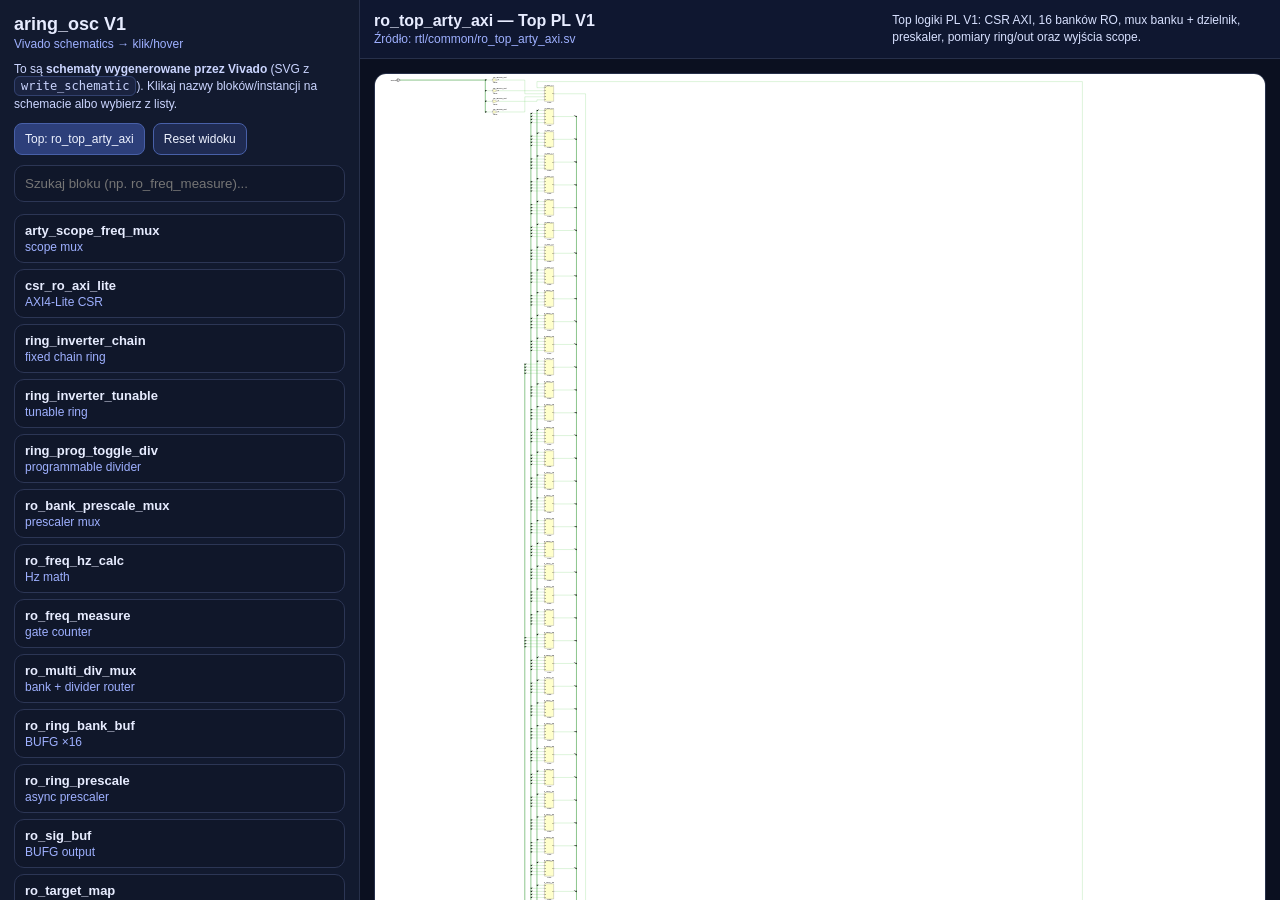
==== docs/vivado_schematics/index.html @ bc5a912d "docs: add Vivado schematic SVG viewer and BD PDF mapper" ====
<!doctype html>
<html lang="pl">
<head>
  <meta charset="UTF-8" />
  <meta name="viewport" content="width=device-width, initial-scale=1.0" />
  <title>aring_osc — Vivado schematics (interaktywne)</title>
  <link rel="stylesheet" href="./style.css" />
</head>
<body>
  <aside class="sidebar">
    <div class="brand">
      <div class="title">aring_osc V1</div>
      <div class="subtitle">Vivado schematics → klik/hover</div>
    </div>

    <div class="hint">
      To są <strong>schematy wygenerowane przez Vivado</strong> (SVG z <code>write_schematic</code>).
      Klikaj nazwy bloków/instancji na schemacie albo wybierz z listy.
    </div>

    <div class="controls">
      <button id="btnTop">Top: ro_top_arty_axi</button>
      <button id="btnReset" class="secondary">Reset widoku</button>
    </div>

    <div class="search">
      <input id="q" type="search" placeholder="Szukaj bloku (np. ro_freq_measure)..." />
    </div>

    <div id="list" class="list"></div>
  </aside>

  <main class="main">
    <div class="meta">
      <div>
        <div id="mTitle" class="mTitle"></div>
        <div id="mFile" class="mFile"></div>
      </div>
      <div id="mDesc" class="mDesc"></div>
    </div>

    <div class="stage">
      <div id="svgWrap" class="svgWrap"></div>
      <div id="tooltip" class="tooltip" style="display:none;"></div>
    </div>
  </main>

  <script src="./data.js"></script>
  <script src="./viewer.js"></script>
</body>
</html>
---- docs/vivado_schematics/style.css ----
/* Simple Vivado-like dark viewer */
:root { color-scheme: dark; }
body {
  margin: 0;
  font-family: Inter, Segoe UI, Arial, sans-serif;
  background: #0b1020;
  color: #e7ecff;
  height: 100vh;
  display: grid;
  grid-template-columns: 360px 1fr;
}

.sidebar {
  border-right: 1px solid #27304a;
  background: #121a2f;
  padding: 14px;
  overflow: auto;
}
.brand .title { font-size: 18px; font-weight: 700; }
.brand .subtitle { font-size: 12px; color: #9eb0ff; margin-top: 2px; }
.hint { margin-top: 10px; font-size: 12px; color: #cbd5ff; line-height: 1.45; }
code { background:#1a2340; border:1px solid #32416e; padding:2px 6px; border-radius:6px; }

.controls { display:flex; gap:8px; margin-top: 10px; flex-wrap:wrap; }
button {
  background: #2d3f7a;
  color: #eef2ff;
  border: 1px solid #4860a8;
  border-radius: 8px;
  padding: 8px 10px;
  cursor: pointer;
  font-size: 12px;
}
button:hover { background:#39539a; }
button.secondary { background:#1f2b52; }

.search { margin-top: 10px; }
input[type="search"]{
  width:100%;
  padding:10px 10px;
  border-radius:10px;
  border:1px solid #2c3655;
  background:#10172a;
  color:#e7ecff;
  outline:none;
}

.list { margin-top: 12px; display:flex; flex-direction:column; gap:6px; }
.item {
  padding: 8px 10px;
  background:#10172a;
  border:1px solid #2c3655;
  border-radius: 10px;
  cursor: pointer;
}
.item:hover { border-color:#7ea0ff; }
.item .name { font-size: 13px; font-weight: 600; }
.item .sub { font-size: 12px; color:#9eb0ff; margin-top:2px; }
.item.active { outline: 2px solid #7ea0ff; }

.main { overflow: hidden; display:grid; grid-template-rows: auto 1fr; }
.meta {
  border-bottom: 1px solid #27304a;
  padding: 12px 14px;
  background: #0f1730;
  display:flex;
  justify-content: space-between;
  gap: 14px;
  align-items: start;
}
.mTitle { font-size: 16px; font-weight: 700; }
.mFile { font-size: 12px; color: #9eb0ff; margin-top: 2px; }
.mDesc { font-size: 12px; line-height: 1.4; color:#d8e1ff; max-width: 56ch; }

.stage { position: relative; overflow: auto; }
.svgWrap { padding: 14px; min-height: 100%; }
.svgWrap svg { background: #0b1020; border:1px solid #27304a; border-radius: 12px; }

.tooltip {
  position: absolute;
  background: #10172a;
  border: 1px solid #4860a8;
  border-radius: 10px;
  padding: 8px 10px;
  font-size: 12px;
  max-width: 380px;
  pointer-events: none;
  box-shadow: 0 8px 24px rgba(0,0,0,.35);
}
.tooltip .t { font-weight: 700; margin-bottom: 3px; }
.tooltip .d { color: #cbd5ff; line-height: 1.35; }
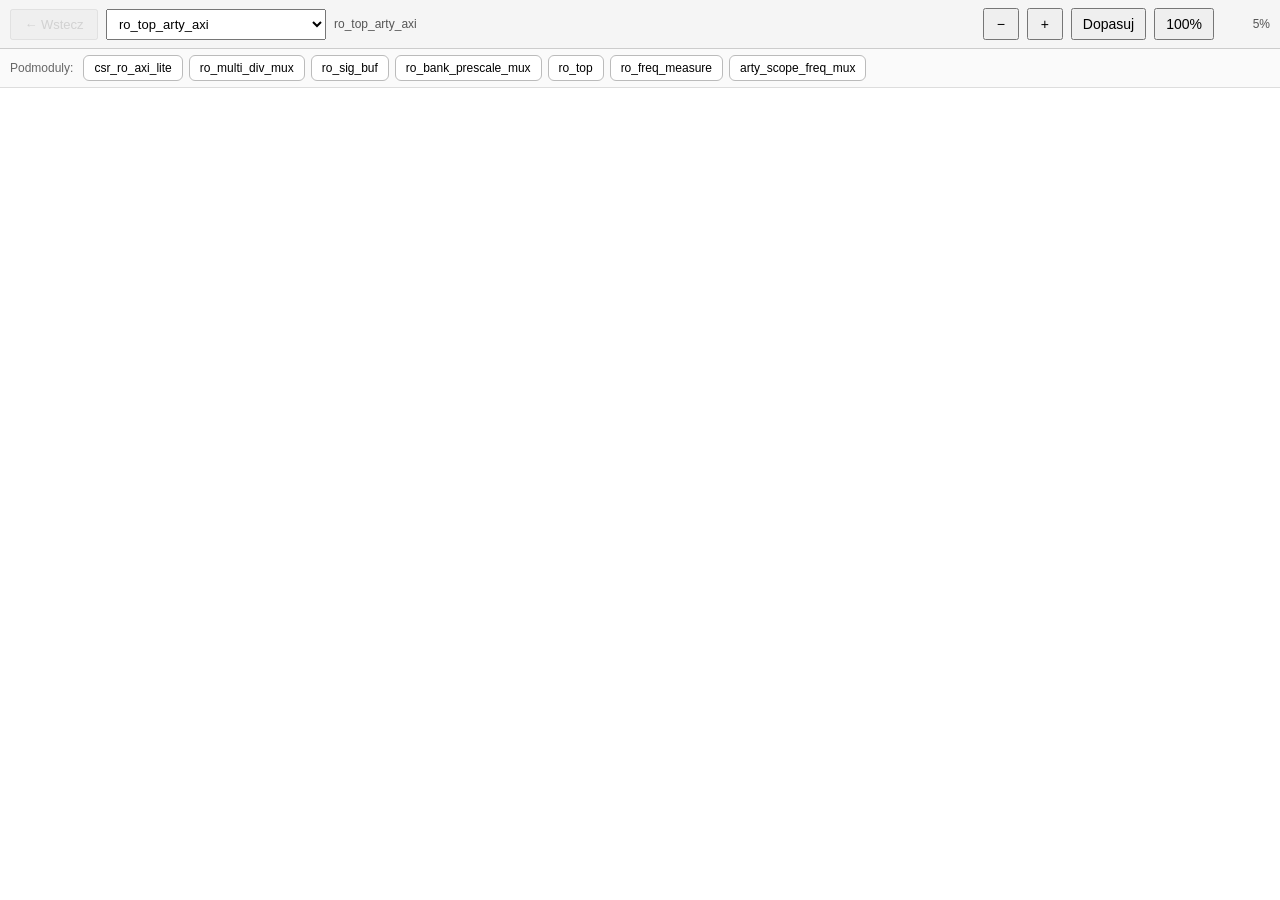
==== commit ad26727d: "fix: klik w niebieskie bloki Vivado otwiera podmodul" ====
--- a/docs/vivado_schematics/index.html
+++ b/docs/vivado_schematics/index.html
@@ -3,50 +3,34 @@
 <head>
   <meta charset="UTF-8" />
   <meta name="viewport" content="width=device-width, initial-scale=1.0" />
-  <title>aring_osc — Vivado schematics (interaktywne)</title>
+  <title>aring_osc — schematy Vivado (SVG)</title>
   <link rel="stylesheet" href="./style.css" />
 </head>
 <body>
-  <aside class="sidebar">
-    <div class="brand">
-      <div class="title">aring_osc V1</div>
-      <div class="subtitle">Vivado schematics → klik/hover</div>
+  <header class="bar">
+    <button id="back" class="back" disabled title="Wroc do poprzedniego poziomu">&#8592; Wstecz</button>
+    <select id="sel" title="Schemat"></select>
+    <span id="crumbs" class="crumbs"></span>
+    <div class="spacer"></div>
+    <button id="zoomOut" title="Pomniejsz">−</button>
+    <button id="zoomIn" title="Powieksz">+</button>
+    <button id="fit" title="Dopasuj do okna">Dopasuj</button>
+    <button id="reset" title="100%">100%</button>
+    <span id="zoomLbl" class="zoomLbl">100%</span>
+  </header>
+
+  <div id="children" class="children" hidden></div>
+
+  <div id="viewport" class="viewport">
+    <div id="canvas" class="canvas">
+      <div id="svgHost"></div>
     </div>
+  </div>
 
-    <div class="hint">
-      To są <strong>schematy wygenerowane przez Vivado</strong> (SVG z <code>write_schematic</code>).
-      Klikaj nazwy bloków/instancji na schemacie albo wybierz z listy.
-    </div>
+  <div id="tip" class="tip" hidden></div>
 
-    <div class="controls">
-      <button id="btnTop">Top: ro_top_arty_axi</button>
-      <button id="btnReset" class="secondary">Reset widoku</button>
-    </div>
-
-    <div class="search">
-      <input id="q" type="search" placeholder="Szukaj bloku (np. ro_freq_measure)..." />
-    </div>
-
-    <div id="list" class="list"></div>
-  </aside>
-
-  <main class="main">
-    <div class="meta">
-      <div>
-        <div id="mTitle" class="mTitle"></div>
-        <div id="mFile" class="mFile"></div>
-      </div>
-      <div id="mDesc" class="mDesc"></div>
-    </div>
-
-    <div class="stage">
-      <div id="svgWrap" class="svgWrap"></div>
-      <div id="tooltip" class="tooltip" style="display:none;"></div>
-    </div>
-  </main>
-
+  <script src="./svg-bundle.js"></script>
   <script src="./data.js"></script>
   <script src="./viewer.js"></script>
 </body>
 </html>
-
--- a/docs/vivado_schematics/style.css
+++ b/docs/vivado_schematics/style.css
@@ -1,92 +1,119 @@
-/* Simple Vivado-like dark viewer */
-:root { color-scheme: dark; }
+* { box-sizing: border-box; }
+html, body {
+  margin: 0;
+  height: 100%;
+  font-family: Segoe UI, Arial, sans-serif;
+  background: #e8e8e8;
+  overflow: hidden;
+}
 body {
-  margin: 0;
-  font-family: Inter, Segoe UI, Arial, sans-serif;
-  background: #0b1020;
-  color: #e7ecff;
-  height: 100vh;
-  display: grid;
-  grid-template-columns: 360px 1fr;
+  display: flex;
+  flex-direction: column;
 }
 
-.sidebar {
-  border-right: 1px solid #27304a;
-  background: #121a2f;
-  padding: 14px;
-  overflow: auto;
+.bar {
+  display: flex;
+  align-items: center;
+  gap: 8px;
+  padding: 8px 10px;
+  background: #f5f5f5;
+  border-bottom: 1px solid #ccc;
+  flex-shrink: 0;
 }
-.brand .title { font-size: 18px; font-weight: 700; }
-.brand .subtitle { font-size: 12px; color: #9eb0ff; margin-top: 2px; }
-.hint { margin-top: 10px; font-size: 12px; color: #cbd5ff; line-height: 1.45; }
-code { background:#1a2340; border:1px solid #32416e; padding:2px 6px; border-radius:6px; }
-
-.controls { display:flex; gap:8px; margin-top: 10px; flex-wrap:wrap; }
-button {
-  background: #2d3f7a;
-  color: #eef2ff;
-  border: 1px solid #4860a8;
-  border-radius: 8px;
-  padding: 8px 10px;
+.bar button.back {
+  min-width: 88px;
+  font-size: 13px;
+}
+.bar button.back:disabled {
+  opacity: 0.45;
+  cursor: default;
+}
+.bar select {
+  min-width: 220px;
+  padding: 6px 8px;
+  font-size: 13px;
+}
+.bar button {
+  min-width: 36px;
+  padding: 6px 10px;
+  font-size: 14px;
   cursor: pointer;
+}
+.spacer { flex: 1; }
+.crumbs { font-size: 12px; color: #555; }
+.crumbs a {
+  color: #06c;
+  cursor: pointer;
+  text-decoration: none;
+}
+.crumbs a:hover { text-decoration: underline; }
+.zoomLbl {
   font-size: 12px;
-}
-button:hover { background:#39539a; }
-button.secondary { background:#1f2b52; }
-
-.search { margin-top: 10px; }
-input[type="search"]{
-  width:100%;
-  padding:10px 10px;
-  border-radius:10px;
-  border:1px solid #2c3655;
-  background:#10172a;
-  color:#e7ecff;
-  outline:none;
+  color: #555;
+  min-width: 48px;
+  text-align: right;
 }
 
-.list { margin-top: 12px; display:flex; flex-direction:column; gap:6px; }
-.item {
-  padding: 8px 10px;
-  background:#10172a;
-  border:1px solid #2c3655;
-  border-radius: 10px;
+.children {
+  display: flex;
+  flex-wrap: wrap;
+  gap: 6px;
+  padding: 6px 10px;
+  background: #fafafa;
+  border-bottom: 1px solid #ddd;
+  flex-shrink: 0;
+}
+.children button {
+  padding: 5px 10px;
+  font-size: 12px;
   cursor: pointer;
+  border: 1px solid #bbb;
+  border-radius: 6px;
+  background: #fff;
 }
-.item:hover { border-color:#7ea0ff; }
-.item .name { font-size: 13px; font-weight: 600; }
-.item .sub { font-size: 12px; color:#9eb0ff; margin-top:2px; }
-.item.active { outline: 2px solid #7ea0ff; }
+.children button:hover {
+  border-color: #06c;
+  background: #f0f8ff;
+}
+.children .label {
+  font-size: 12px;
+  color: #666;
+  align-self: center;
+  margin-right: 4px;
+}
 
-.main { overflow: hidden; display:grid; grid-template-rows: auto 1fr; }
-.meta {
-  border-bottom: 1px solid #27304a;
-  padding: 12px 14px;
-  background: #0f1730;
-  display:flex;
-  justify-content: space-between;
-  gap: 14px;
-  align-items: start;
+.viewport {
+  flex: 1;
+  overflow: hidden;
+  position: relative;
+  background: #fff;
+  cursor: grab;
 }
-.mTitle { font-size: 16px; font-weight: 700; }
-.mFile { font-size: 12px; color: #9eb0ff; margin-top: 2px; }
-.mDesc { font-size: 12px; line-height: 1.4; color:#d8e1ff; max-width: 56ch; }
+.viewport.panning { cursor: grabbing; }
 
-.stage { position: relative; overflow: auto; }
-.svgWrap { padding: 14px; min-height: 100%; }
-.svgWrap svg { background: #0b1020; border:1px solid #27304a; border-radius: 12px; }
+.canvas {
+  transform-origin: 0 0;
+  will-change: transform;
+}
 
-.tooltip {
-  position: absolute;
-  background: #10172a;
-  border: 1px solid #4860a8;
-  border-radius: 10px;
+/* Nie zmieniamy wygladu SVG z Vivado — tylko wyswietlamy */
+#svgHost svg {
+  display: block;
+  max-width: none;
+  max-height: none;
+}
+
+.tip {
+  position: fixed;
+  z-index: 100;
+  max-width: 360px;
   padding: 8px 10px;
   font-size: 12px;
-  max-width: 380px;
+  line-height: 1.35;
+  background: #fffff0;
+  border: 1px solid #999;
+  border-radius: 4px;
+  box-shadow: 0 2px 8px rgba(0,0,0,.15);
   pointer-events: none;
-  box-shadow: 0 8px 24px rgba(0,0,0,.35);
 }
-.tooltip .t { font-weight: 700; margin-bottom: 3px; }
-.tooltip .d { color: #cbd5ff; line-height: 1.35; }
-
+.tip strong { display: block; margin-bottom: 2px; }
